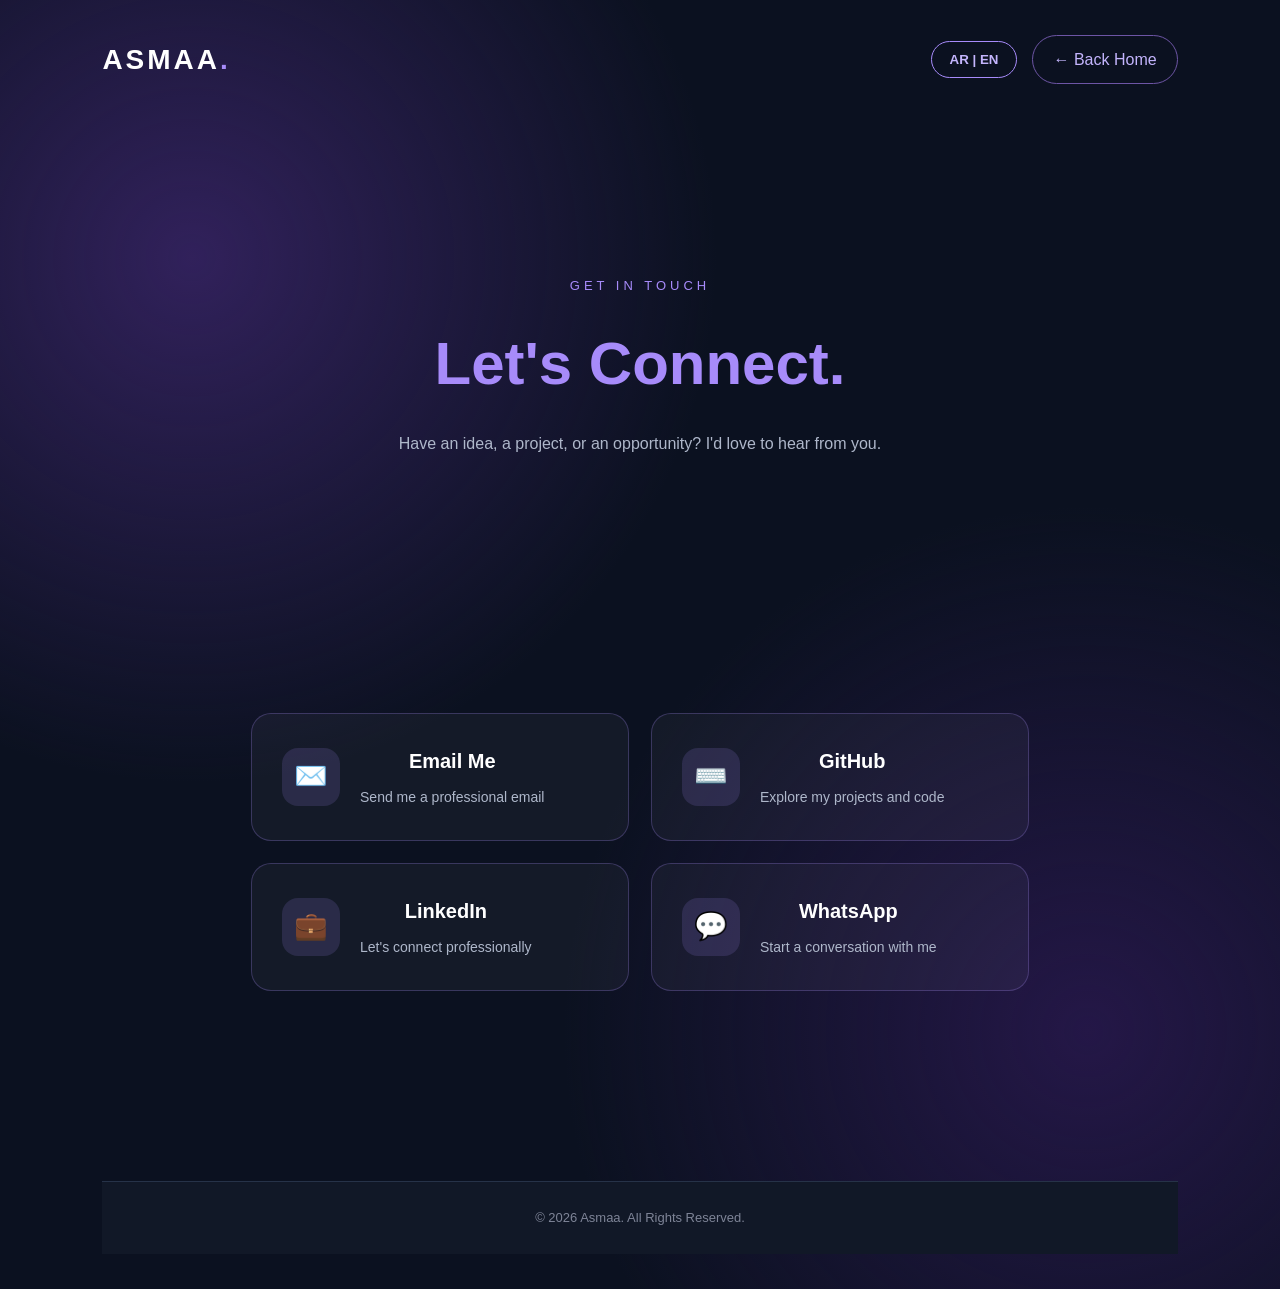
==== contact.html @ 15f5fe1a "Upload portfolio website Upload portfolio website" ====
<!DOCTYPE html>
<html lang="en">
<head>
    <meta charset="UTF-8">
    <meta name="viewport" content="width=device-width, initial-scale=1.0">

    <title>Let's Connect | Asmaa</title>
    <link rel="stylesheet" href="style.css">

    <style>
        .contact-page {
            min-height: 100vh;
            padding: 35px 8%;
            background:
                radial-gradient(circle at 15% 20%, #31215b 0, transparent 35%),
                radial-gradient(circle at 85% 80%, #241747 0, transparent 35%),
                #0b1120;
        }

        .contact-nav {
            display: flex;
            justify-content: space-between;
            align-items: center;
            margin-bottom: 90px;
        }

        .contact-nav .logo {
            color: white;
            font-size: 28px;
        }

        .contact-nav .logo span {
            color: #a78bfa;
        }

        .back-home {
            color: #c4b5fd;
            text-decoration: none;
            border: 1px solid #6d55a5;
            padding: 10px 20px;
            border-radius: 25px;
            transition: 0.3s;
        }

        .back-home:hover {
            background: #7c3aed;
            color: white;
        }

        .contact-heading {
            text-align: center;
            margin-bottom: 55px;
        }

        .contact-heading .small-title {
            color: #a78bfa;
            letter-spacing: 4px;
            font-size: 13px;
        }

        .contact-heading h1 {
            color: white;
            font-size: clamp(35px, 6vw, 60px);
            margin: 15px 0;
        }

        .contact-heading h1 span {
            color: #a78bfa;
        }

        .contact-heading p {
            color: #aeb7ca;
            line-height: 1.8;
        }

        .contact-cards {
            max-width: 950px;
            margin: auto;
            display: grid;
            grid-template-columns: repeat(2, 1fr);
            gap: 22px;
        }

        .contact-card {
            text-decoration: none;
            color: white;
            background: rgba(255,255,255,0.04);
            border: 1px solid rgba(167,139,250,0.25);
            border-radius: 20px;
            padding: 30px;
            display: flex;
            align-items: center;
            gap: 20px;
            transition: 0.35s;
        }

        .contact-card:hover {
            transform: translateY(-8px);
            border-color: #a78bfa;
            background: rgba(124,58,237,0.13);
            box-shadow: 0 15px 40px rgba(124,58,237,0.15);
        }

        .contact-icon {
            width: 58px;
            height: 58px;
            border-radius: 16px;
            background: rgba(167,139,250,0.15);
            display: flex;
            justify-content: center;
            align-items: center;
            font-size: 27px;
            flex-shrink: 0;
        }

        .contact-card h3 {
            margin-bottom: 8px;
            font-size: 20px;
        }

        .contact-card p {
            color: #aeb7ca;
            font-size: 14px;
        }

        .contact-footer {
            text-align: center;
            color: #7e8497;
            margin-top: 90px;
            font-size: 13px;
        }

        @media (max-width: 650px) {
            .contact-cards {
                grid-template-columns: 1fr;
            }

            .contact-nav {
                margin-bottom: 60px;
            }

            .contact-page {
                padding: 25px 6%;
            }
        }


/* LANGUAGE SWITCHER */
.nav-actions {
    display: flex;
    align-items: center;
    gap: 15px;
}

.language-btn {
    background: transparent;
    color: #c4b5fd;
    border: 1px solid #a78bfa;
    padding: 10px 18px;
    border-radius: 25px;
    cursor: pointer;
    font-weight: bold;
    transition: 0.3s;
}

.language-btn:hover {
    background: #7c3aed;
    color: white;
}

body.rtl {
    direction: rtl;
}

body.rtl .contact-card {
    text-align: right;
}

@media (max-width: 450px) {
    .contact-nav {
        flex-wrap: wrap;
        gap: 15px;
    }

    .nav-actions {
        gap: 8px;
    }
}

    </style>
</head>

<body>

    <main class="contact-page">

        
<nav class="contact-nav">
    <h2 class="logo">ASMAA<span>.</span></h2>

    <div class="nav-actions">
        <button id="language-toggle" class="language-btn">
            AR | EN
        </button>

        <a href="index.html" class="back-home"
           data-en="← Back Home"
           data-ar="العودة للرئيسية ←">
            ← Back Home
        </a>
    </div>
</nav>



        
<section class="contact-heading">
    <p class="small-title"
       data-en="GET IN TOUCH"
       data-ar="تواصلي معي">
        GET IN TOUCH
    </p>

    <h1>
        <span data-en="Let's " data-ar="هيا بنا ">
            Let's
        </span>
        <span data-en="Connect." data-ar="نتواصل.">
            Connect.
        </span>
    </h1>

    <p data-en="Have an idea, a project, or an opportunity? I'd love to hear from you."
       data-ar="هل لديك فكرة أو مشروع أو فرصة عمل؟ يسعدني التواصل معك.">
        Have an idea, a project, or an opportunity?
        I'd love to hear from you.
    </p>
</section>

<section class="contact-cards">

    <a href="mailto:hilythilya@gmail.com"
       class="contact-card">
        <div class="contact-icon">✉️</div>
        <div>
            <h3 data-en="Email Me" data-ar="راسليني">
                Email Me
            </h3>
            <p data-en="Send me a professional email"
               data-ar="أرسلي لي رسالة عبر البريد الإلكتروني">
                Send me a professional email
            </p>
        </div>
    </a>

    <a href="https://github.com/"
       target="_blank"
       rel="noopener noreferrer"
       class="contact-card">
        <div class="contact-icon">⌨️</div>
        <div>
            <h3>GitHub</h3>
            <p data-en="Explore my projects and code"
               data-ar="تصفحي مشاريعي وأعمالي البرمجية">
                Explore my projects and code
            </p>
        </div>
    </a>

    <a href="https://www.linkedin.com/"
       target="_blank"
       rel="noopener noreferrer"
       class="contact-card">
        <div class="contact-icon">💼</div>
        <div>
            <h3>LinkedIn</h3>
            <p data-en="Let's connect professionally"
               data-ar="لنتواصل بشكل احترافي">
                Let's connect professionally
            </p>
        </div>
    </a>

    <a href="https://wa.me/967784324240"
       target="_blank"
       rel="noopener noreferrer"
       class="contact-card">
        <div class="contact-icon">💬</div>
        <div>
            <h3 data-en="WhatsApp" data-ar="واتساب">
                WhatsApp
            </h3>
            <p data-en="Start a conversation with me"
               data-ar="ابدئي محادثة معي">
                Start a conversation with me
            </p>
        </div>
    </a>

</section>

<footer class="contact-footer"
        data-en="© 2026 Asmaa. All Rights Reserved."
        data-ar="© 2026 عصماء. جميع الحقوق محفوظة.">
    © 2026 Asmaa. All Rights Reserved.
</footer>

      

    </main>

    
<script>
    const languageButton = document.getElementById("language-toggle");

    let currentLanguage = "en";

    function changeLanguage() {
        currentLanguage = currentLanguage === "en" ? "ar" : "en";

        document.documentElement.lang = currentLanguage;
        document.documentElement.dir =
            currentLanguage === "ar" ? "rtl" : "ltr";

        document.body.classList.toggle(
            "rtl",
            currentLanguage === "ar"
        );

        document.querySelectorAll("[data-en][data-ar]").forEach(element => {
            element.textContent = element.getAttribute(
                `data-${currentLanguage}`
            );
        });

        languageButton.textContent =
            currentLanguage === "en" ? "AR | EN" : "EN | AR";
    }

    languageButton.addEventListener("click", changeLanguage);
</script>

</body>
</html>
---- style.css ----
/* =========================
   GENERAL SETTINGS
========================= */

* {
    margin: 0;
    padding: 0;
    box-sizing: border-box;
    scroll-behavior: smooth;
}

body {
    font-family: Arial, sans-serif;
    background-color: #0b1120;
    color: #ffffff;
    line-height: 1.7;
}

:root {
    --main-color: #a78bfa;
    --secondary-color: #7c3aed;
    --background: #0b1120;
    --card-background: #111827;
    --text-color: #cbd5e1;
}

section {
    padding: 100px 8%;
    text-align: center;
    scroll-margin-top: 80px;
}

.section-title {
    font-size: 36px;
    margin-bottom: 20px;
    color: white;
}

.section-title span {
    color: var(--main-color);
}

.section-description {
    color: var(--text-color);
    margin-bottom: 40px;
}

/* =========================
   NAVIGATION BAR
========================= */

header {
    background-color: #111827;
    padding: 18px 8%;
    position: sticky;
    top: 0;
    z-index: 1000;
}

.navbar {
    display: flex;
    justify-content: space-between;
    align-items: center;
}

.logo {
    color: var(--main-color);
    font-size: 30px;
}

.logo span {
    color: var(--secondary-color);
}

.nav-links {
    display: flex;
    list-style: none;
    gap: 30px;
}

.nav-links a {
    color: white;
    text-decoration: none;
    transition: 0.3s;
    font-size: 16px;
}

.nav-links a:hover {
    color: var(--main-color);
}

/* =========================
   HOME SECTION
========================= */

.home {
    min-height: 90vh;
    display: flex;
    justify-content: center;
    align-items: center;
    padding: 80px 8%;
}

.home-content {
    max-width: 800px;
    text-align: center;
}

.welcome {
    color: var(--main-color);
    font-size: 16px;
    letter-spacing: 3px;
    margin-bottom: 15px;
}

.home-content h1 {
    font-size: 55px;
    color: white;
    margin-bottom: 10px;
}

.home-content h1 span {
    color: var(--main-color);
}

.home-content h2 {
    font-size: 28px;
    color: var(--main-color);
    margin-bottom: 20px;
}

.home-content > p:not(.welcome) {
    color: var(--text-color);
    font-size: 18px;
    margin-bottom: 30px;
}

.home-buttons {
    display: flex;
    justify-content: center;
    gap: 15px;
    flex-wrap: wrap;
}

.btn {
    display: inline-block;
    background-color: var(--secondary-color);
    color: white;
    padding: 13px 28px;
    border-radius: 9px;
    text-decoration: none;
    transition: 0.3s;
    border: 2px solid var(--secondary-color);
}

.btn:hover {
    background-color: transparent;
    color: var(--main-color);
    transform: translateY(-4px);
}

.secondary-btn {
    background-color: transparent;
    border-color: var(--main-color);
    color: var(--main-color);
}

/* =========================
   ABOUT SECTION
========================= */

.about {
    background-color: #111827;
}

.about-content {
    max-width: 750px;
    margin: 30px auto 0;
}

.about-text h3 {
    color: var(--main-color);
    font-size: 25px;
    margin-bottom: 20px;
}

.about-text p {
    color: var(--text-color);
    font-size: 17px;
    margin-bottom: 18px;
}

/* =========================
   SKILLS SECTION
========================= */

.skills-container {
    display: grid;
    grid-template-columns: repeat(4, 1fr);
    gap: 20px;
    margin-top: 35px;
}

.skill-card {
    background-color: var(--card-background);
    padding: 35px 20px;
    border: 1px solid #263248;
    border-radius: 12px;
    transition: 0.3s;
}

.skill-card h3 {
    color: var(--main-color);
    font-size: 22px;
    margin-bottom: 10px;
}

.skill-card p {
    color: var(--text-color);
}

.skill-card:hover {
    transform: translateY(-8px);
    border-color: var(--main-color);
    box-shadow: 0 5px 20px #7c3aed33;
}

/* =========================
   PROJECTS SECTION
========================= */

.projects {
    background-color: #111827;
}

.projects-container {
    display: grid;
    grid-template-columns: repeat(3, 1fr);
    gap: 25px;
    margin-top: 35px;
}

.project-card {
    background-color: #0b1120;
    padding: 35px 25px;
    border-radius: 12px;
    border: 1px solid #263248;
    transition: 0.3s;
}

.project-card h3 {
    color: var(--main-color);
    font-size: 21px;
    margin-bottom: 15px;
}

.project-card p {
    color: var(--text-color);
    margin-bottom: 20px;
}

.project-card span {
    color: #c4b5fd;
    font-size: 13px;
}

.project-card:hover {
    transform: translateY(-8px);
    border-color: var(--secondary-color);
    box-shadow: 0 5px 20px #7c3aed33;
}

/* =========================
   CONTACT SECTION
========================= */

.contact p {
    color: var(--text-color);
    font-size: 17px;
    margin: 20px 0 30px;
}

/* =========================
   FOOTER
========================= */

footer {
    background-color: #111827;
    text-align: center;
    padding: 25px;
    color: var(--text-color);
    border-top: 1px solid #263248;
}

/* =========================
   RESPONSIVE DESIGN
========================= */

@media (max-width: 900px) {

    .skills-container {
        grid-template-columns: repeat(2, 1fr);
    }

    .projects-container {
        grid-template-columns: repeat(2, 1fr);
    }

}

@media (max-width: 600px) {

    header {
        padding: 18px 5%;
    }

    .navbar {
        flex-direction: column;
        gap: 18px;
    }

    .nav-links {
        flex-wrap: wrap;
        justify-content: center;
        gap: 15px;
    }

    section {
        padding: 70px 5%;
    }

    .home-content h1 {
        font-size: 38px;
    }

    .home-content h2 {
        font-size: 22px;
    }

    .home-content > p:not(.welcome) {
        font-size: 16px;
    }

    .skills-container,
    .projects-container {
        grid-template-columns: 1fr;
    }

    .section-title {
        font-size: 30px;
    }

}


/* Home Section Layout */
.home {
    display: flex;
    align-items: center;
    justify-content: space-between;
    gap: 40px;
}

/* Profile Image */
.home-image {
    flex: 1;
    display: flex;
    justify-content: center;
    align-items: center;
}

.home-image img {
    width: 320px;
    height: 380px;
    object-fit: cover;
    border-radius: 50%;
    border: 4px solid #a855f7;
    box-shadow: 0 0 25px rgba(168, 85, 247, 0.3);
}

.home-content {
    flex: 1;
}

/* Mobile */
@media (max-width: 768px) {
    .home {
        flex-direction: column-reverse;
        text-align: center;
    }

    .home-image img {
        width: 250px;
        height: 280px;
    }
}


/* Project Cards Enhancement */
.project-icon {
    font-size: 40px;
    margin-bottom: 15px;
}

.project-btn {
    display: inline-block;
    margin-top: 20px;
    padding: 10px 22px;
    background: #a855f7;
    color: white;
    text-decoration: none;
    border-radius: 25px;
    transition: 0.3s;
}

.project-btn:hover {
    background: #7e22ce;
    transform: translateY(-3px);
}


/* Contact Section */
.contact {
    text-align: center;
    padding: 80px 10%;
}

.contact-info {
    display: flex;
    justify-content: center;
    align-items: center;
    flex-wrap: wrap;
    gap: 15px;
    margin-top: 30px;
}


/* Luxury Navigation */
header {
    background: rgba(11, 17, 32, 0.95);
    backdrop-filter: blur(15px);
    border-bottom: 1px solid rgba(167, 139, 250, 0.2);
    padding: 20px 8%;
}

.navbar {
    display: flex;
    justify-content: space-between;
    align-items: center;
    gap: 20px;
}

.logo {
    font-size: 30px;
    font-weight: bold;
    letter-spacing: 3px;
    color: #ffffff;
    text-decoration: none;
}

.logo span {
    color: #a78bfa;
}

.nav-links a {
    font-weight: 500;
    transition: 0.3s ease;
}

.nav-links a:hover {
    color: #c4b5fd;
    text-shadow: 0 0 12px #a78bfa;
}

.language-btn {
    background: transparent;
    color: #c4b5fd;
    border: 1px solid #a78bfa;
    padding: 9px 16px;
    border-radius: 20px;
    cursor: pointer;
    font-weight: bold;
    transition: 0.3s;
}

.language-btn:hover {
    background: #7c3aed;
    color: white;
}

.language-btn {
    display: inline-block;
    background: transparent;
    color: #c4b5fd;
    border: 1px solid #a78bfa;
    padding: 10px 18px;
    border-radius: 25px;
    cursor: pointer;
    font-weight: bold;
    white-space: nowrap;
}


/* PROJECT IMAGES */
.project-image {
    width: 100%;
    height: 220px;
    overflow: hidden;
    border-radius: 15px;
    margin-bottom: 20px;
}

.project-image img {
    width: 100%;
    height: 100%;
    object-fit: cover;
    display: block;
    transition: transform 0.5s ease;
}

.project-card:hover .project-image img {
    transform: scale(1.08);
}


/* =========================
   RESPONSIVE DESIGN - ALL DEVICES
========================= */

/* Prevent horizontal scrolling */
html,
body {
    width: 100%;
    max-width: 100%;
    overflow-x: hidden;
}

img {
    max-width: 100%;
}

/* Tablets and small laptops */
@media (max-width: 1024px) {

    section {
        padding: 80px 5%;
    }

    .home {
        gap: 25px;
    }

    .home-content h1 {
        font-size: 45px;
    }

    .home-image img {
        width: 280px;
        height: 330px;
    }

    .projects-container {
        grid-template-columns: repeat(2, 1fr);
    }

    .skills-container {
        grid-template-columns: repeat(2, 1fr);
    }
}

/* Mobile phones and tablets */
@media (max-width: 768px) {

    header {
        padding: 15px 4%;
    }

    .navbar {
        flex-direction: column;
        gap: 15px;
    }

    .logo {
        font-size: 26px;
    }

    .nav-links {
        width: 100%;
        justify-content: center;
        flex-wrap: wrap;
        gap: 12px 18px;
    }

    .nav-links a {
        font-size: 14px;
    }

    .language-btn {
        padding: 8px 14px;
        font-size: 13px;
    }

    .home {
        flex-direction: column-reverse;
        justify-content: center;
        min-height: auto;
        padding: 60px 5%;
        gap: 30px;
    }

    .home-content {
        width: 100%;
        max-width: 100%;
    }

    .home-content h1 {
        font-size: 38px;
    }

    .home-content h2 {
        font-size: 21px;
    }

    .home-image img {
        width: 240px;
        height: 280px;
    }

    section {
        padding: 65px 5%;
    }

    .section-title {
        font-size: 30px;
    }

    .projects-container,
    .skills-container {
        grid-template-columns: repeat(2, minmax(0, 1fr));
        gap: 15px;
    }

    .project-card {
        padding: 20px 15px;
    }

    .project-image {
        height: 180px;
    }
}

/* Small mobile phones */
@media (max-width: 480px) {

    .nav-links {
        gap: 10px 13px;
    }

    .nav-links a {
        font-size: 13px;
    }

    .home-content h1 {
        font-size: 32px;
    }

    .home-content h2 {
        font-size: 19px;
    }

    .welcome {
        font-size: 12px;
        letter-spacing: 2px;
    }

    .home-image img {
        width: 210px;
        height: 245px;
    }

    .home-buttons {
        flex-direction: column;
        align-items: stretch;
        width: 100%;
    }

    .btn {
        text-align: center;
    }

    .projects-container,
    .skills-container {
        grid-template-columns: 1fr;
    }

    .project-image {
        height: 210px;
    }

    .section-title {
        font-size: 27px;
    }

    .about-text p {
        font-size: 15px;
    }

    .contact {
        padding: 60px 5%;
    }

    footer {
        font-size: 13px;
        padding: 20px 10px;
    }
}
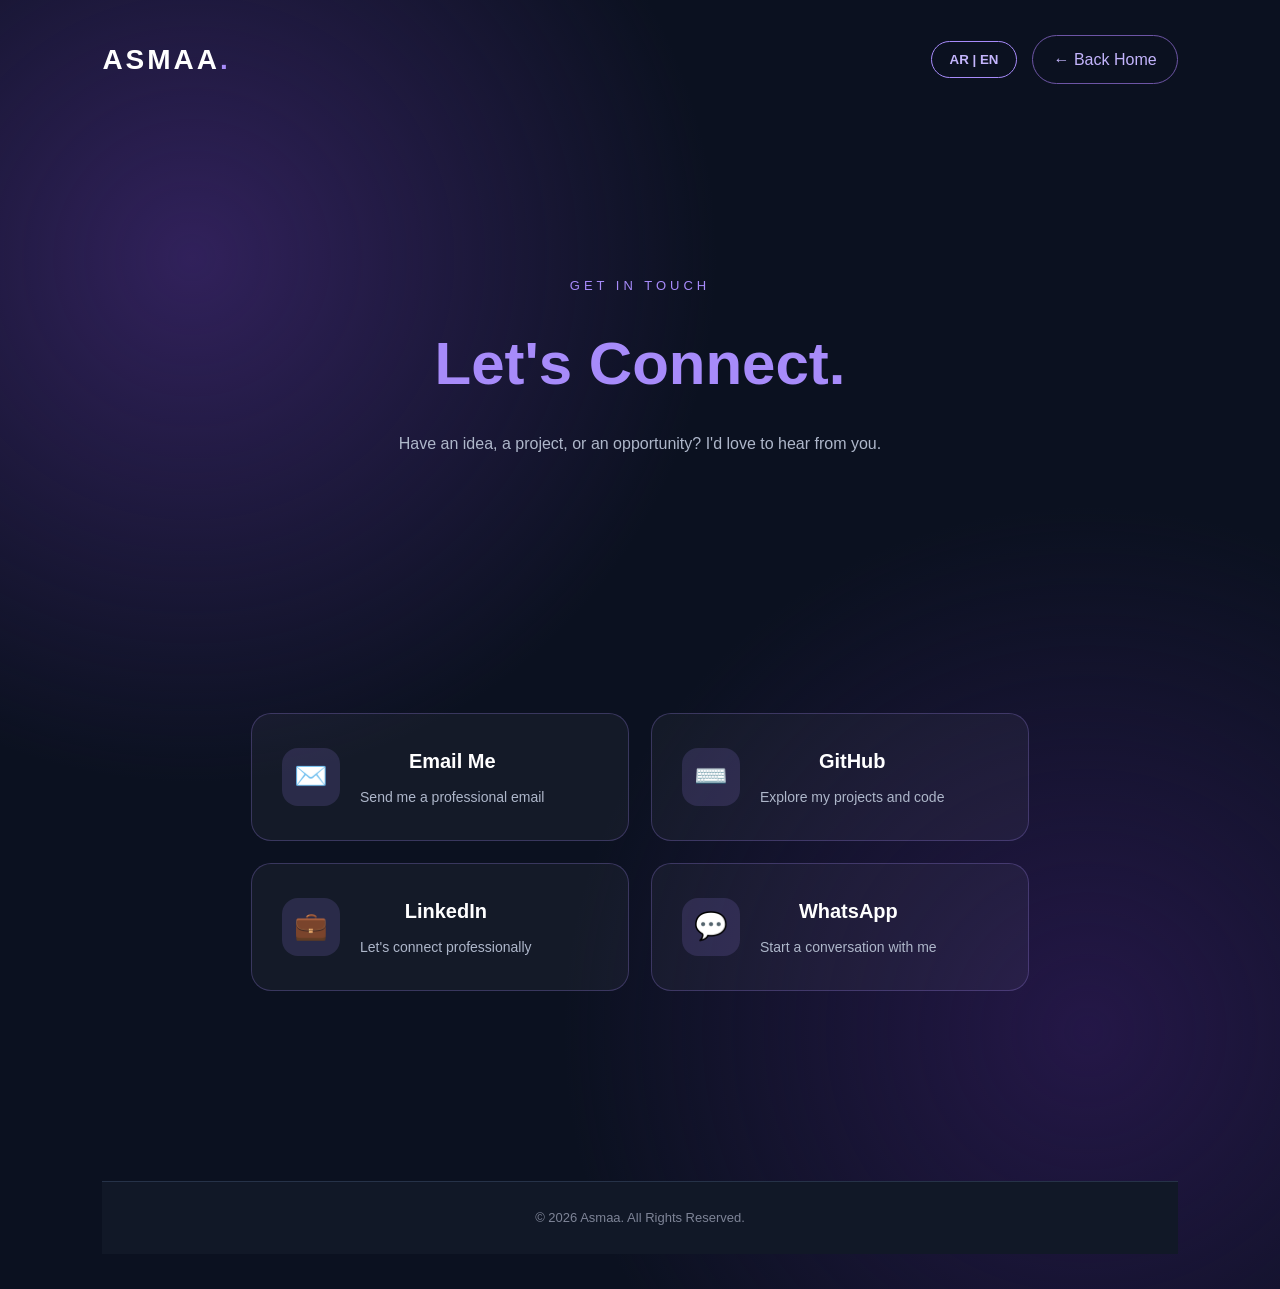
==== commit 59331afc: "Add files via upload" ====
--- a/contact.html
+++ b/contact.html
@@ -188,6 +188,76 @@
     }
 }
 
+/* CONTACT CARD ARROW */
+.contact-card {
+    position: relative;
+}
+
+.contact-card::after {
+    content: "↗";
+    position: absolute;
+    right: 25px;
+    top: 50%;
+    transform: translateY(-50%);
+    font-size: 22px;
+    color: #a78bfa;
+    opacity: 0;
+    transition: 0.3s ease;
+}
+
+.contact-card:hover::after {
+    opacity: 1;
+    right: 18px;
+}
+
+/* RTL ARROW */
+body.rtl .contact-card::after {
+    right: auto;
+    left: 25px;
+}
+
+body.rtl .contact-card:hover::after {
+    left: 18px;
+}
+
+/* CONTACT ICON HOVER */
+.contact-icon {
+    transition: 0.35s ease;
+}
+
+.contact-card:hover .contact-icon {
+    transform: scale(1.12) rotate(-5deg);
+    background: rgba(167,139,250,0.3);
+    box-shadow: 0 0 20px rgba(167,139,250,0.2);
+}
+
+/* CONTACT CARDS ANIMATION */
+.contact-card {
+    animation: cardFadeIn 0.8s ease both;
+}
+
+.contact-card:nth-child(2) {
+    animation-delay: 0.15s;
+}
+
+.contact-card:nth-child(3) {
+    animation-delay: 0.3s;
+}
+
+.contact-card:nth-child(4) {
+    animation-delay: 0.45s;
+}
+
+@keyframes cardFadeIn {
+    from {
+        opacity: 0;
+        transform: translateY(25px);
+    }
+    to {
+        opacity: 1;
+        transform: translateY(0);
+    }
+}
     </style>
 </head>
 
@@ -254,7 +324,7 @@
         </div>
     </a>
 
-    <a href="https://github.com/"
+    <a href="https://github.com/soo-so0"
        target="_blank"
        rel="noopener noreferrer"
        class="contact-card">
@@ -268,7 +338,7 @@
         </div>
     </a>
 
-    <a href="https://www.linkedin.com/"
+    <a href="#" onclick="return false;"
        target="_blank"
        rel="noopener noreferrer"
        class="contact-card">
